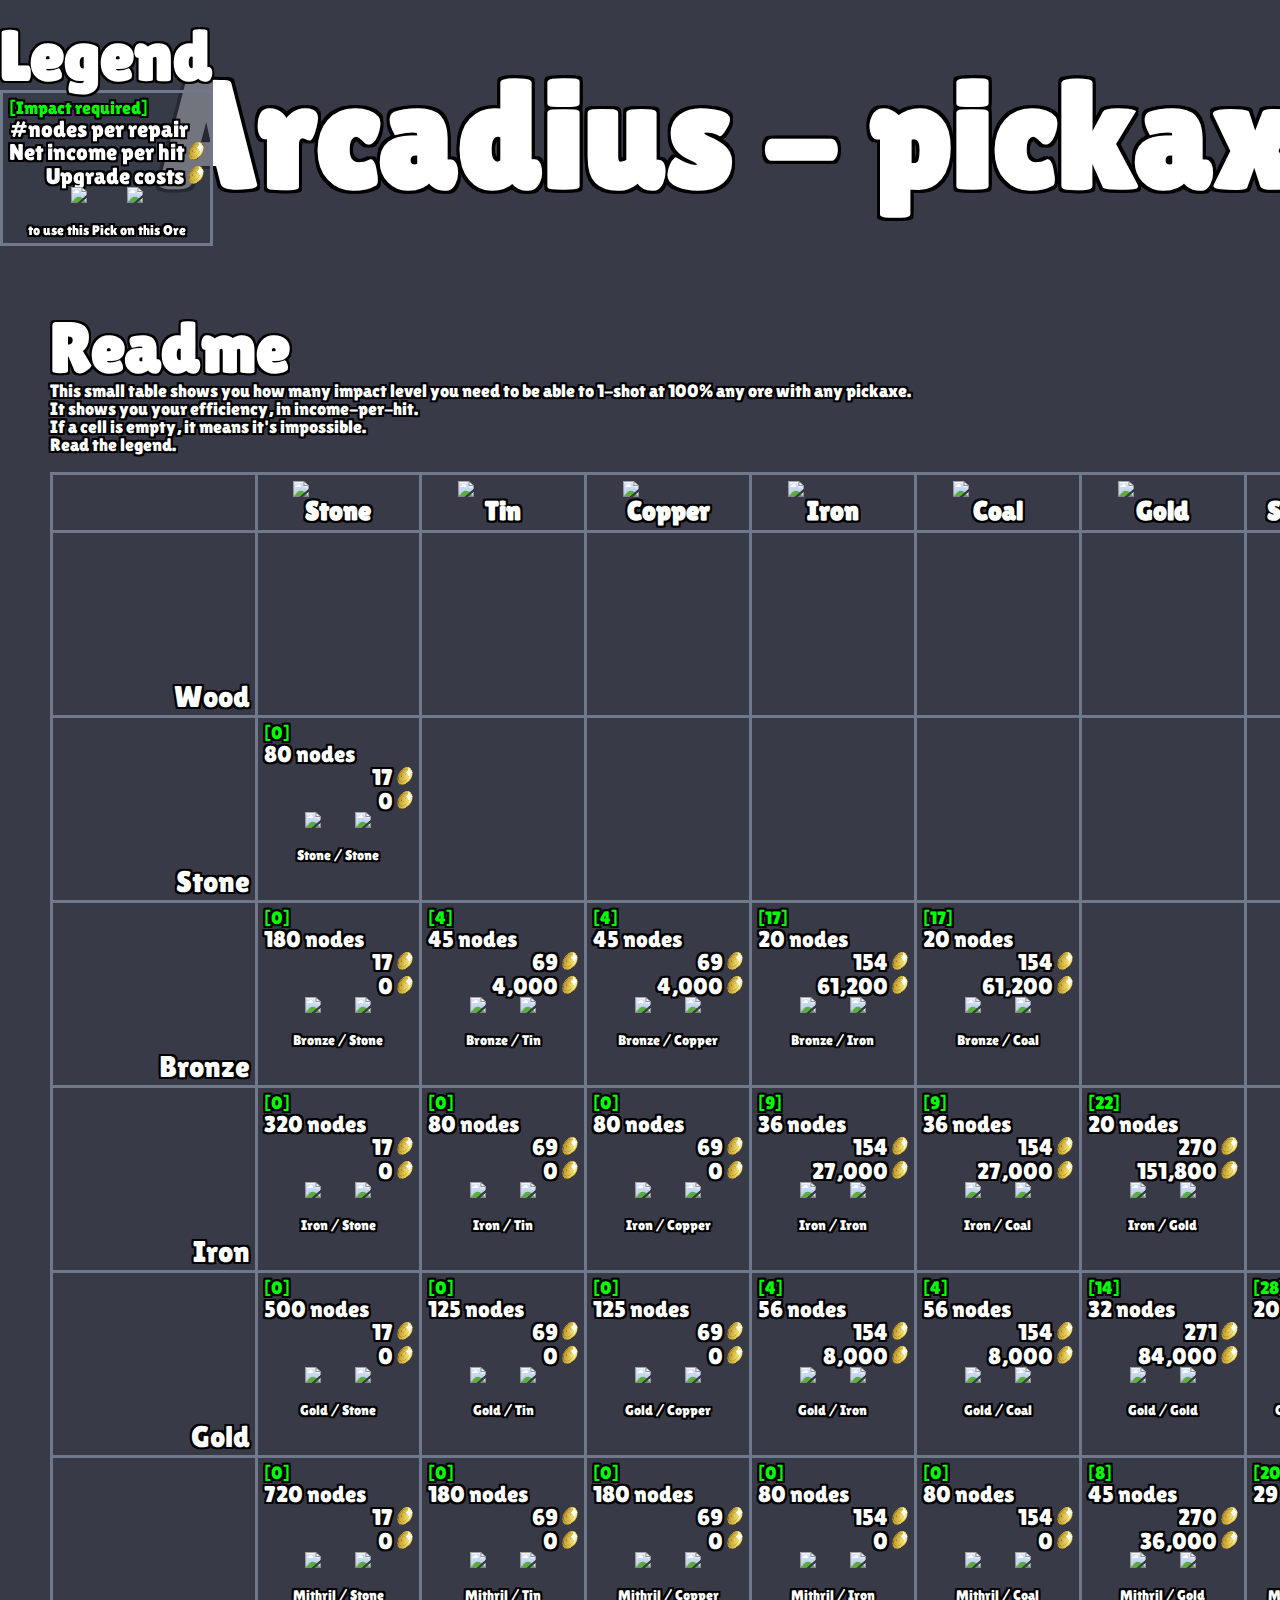
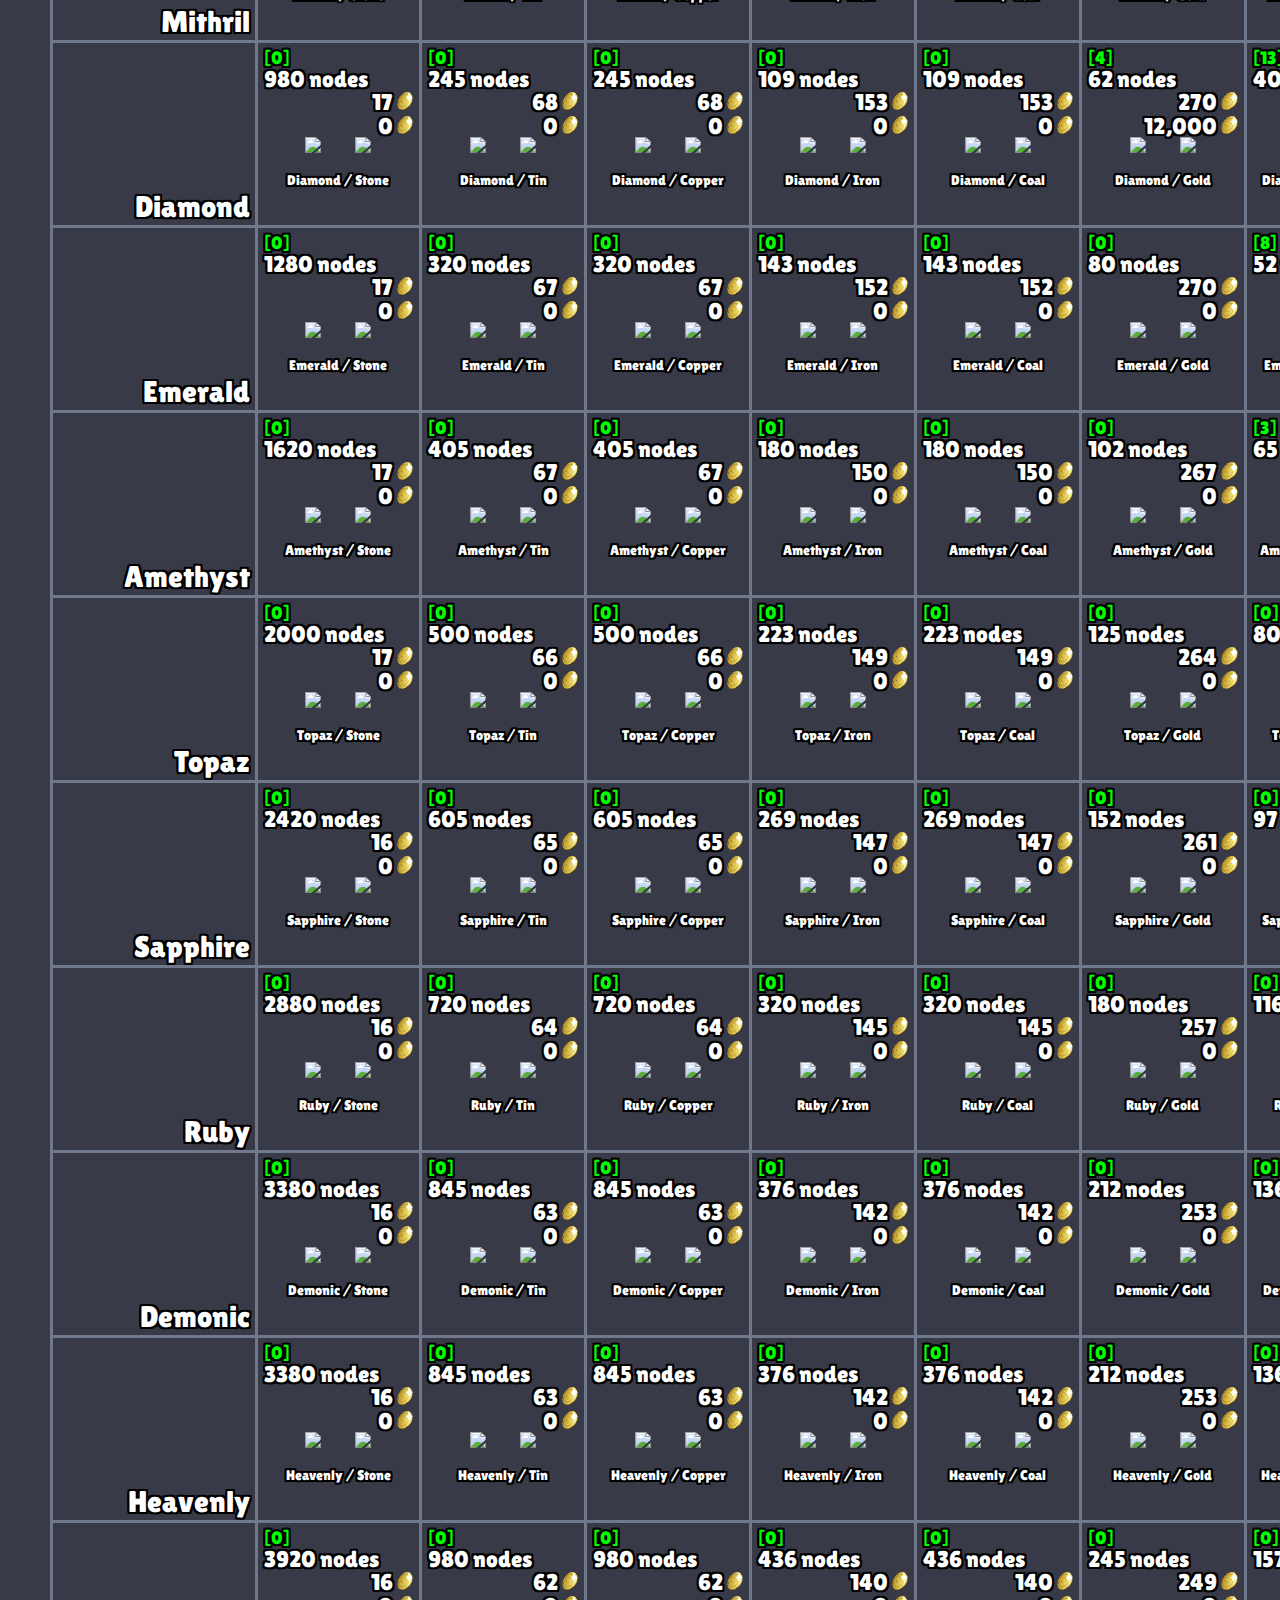
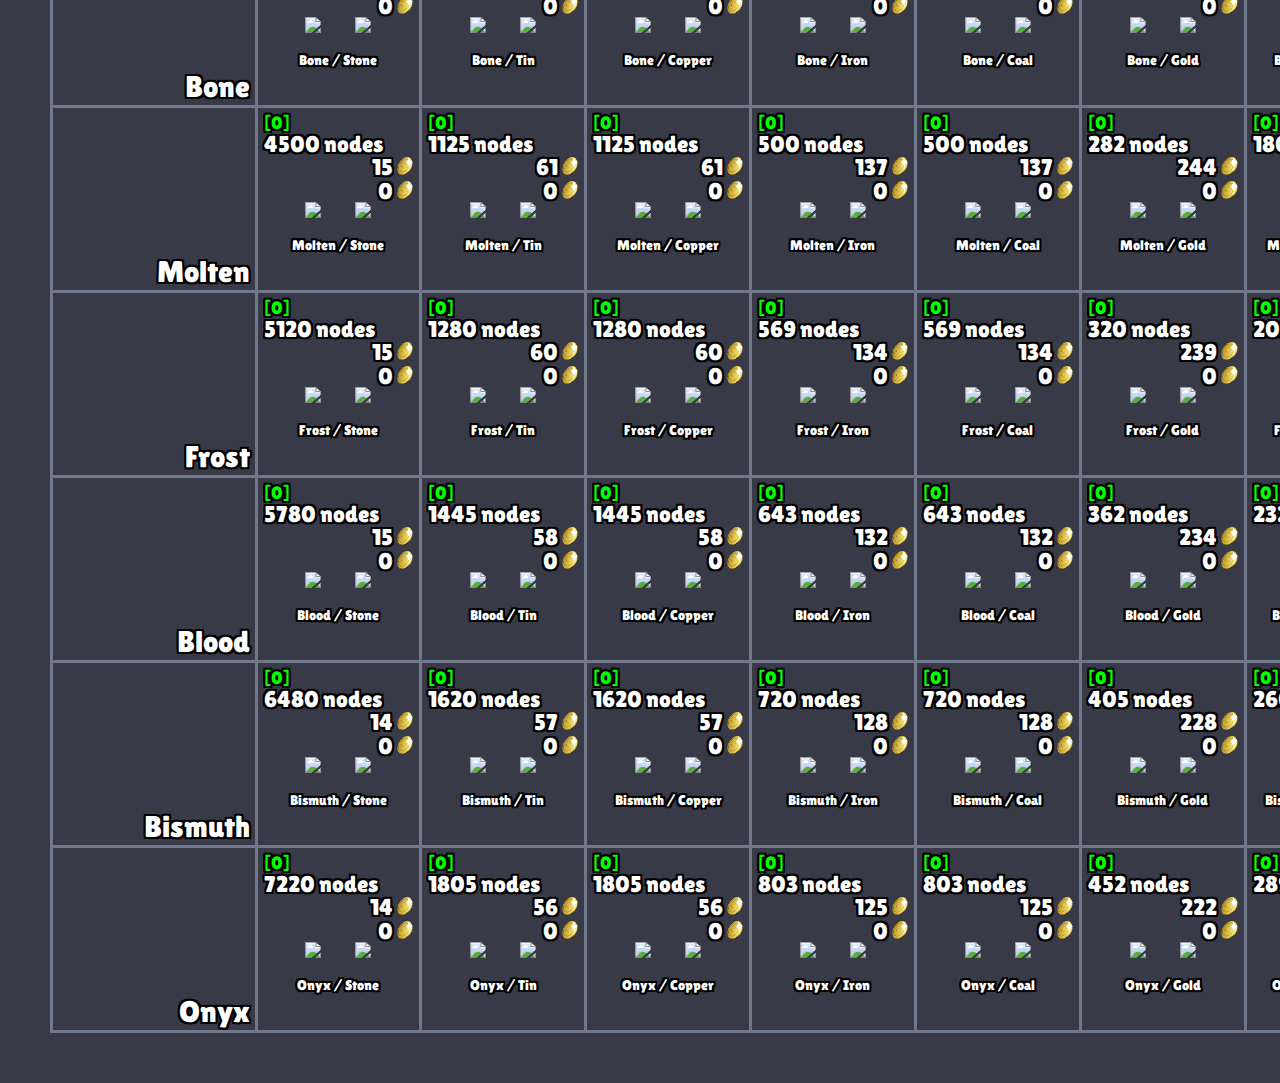
==== visual-pick-and-ore-sweetspot/index.htm @ 71b9219c "Add files via upload" ====
<!DOCTYPE html>
<html>
	<head>
		<meta charset="UTF-8" />
		<title>Calculating the sweetspot for max earning per pickaxe</title>
		<link rel="stylesheet" media="screen, print" href="./reset.css" />
		<link rel="stylesheet" media="screen, print" href="./style.css" />
	</head>
	<body>
		<h1>Arcadius - pickaxe and ore sweetspot for maximum income</h1>
		<p>
			<br/>
			<br/>
			<br/>
			<br/>
		</p>
		<h2>Readme</h2>
		<p>
			This small table shows you how many impact level you need to be able to 1-shot at 100% any ore with any pickaxe.
			<br />
			It shows you your efficiency, in income-per-hit. <br />If a cell is empty, it means it's impossible.
			<br />
			Read the legend.
			<br /> 
		</p>
		<table id="t">
			<caption>
			</caption>
		</table>

		<div id="legend">
		<h2>Legend</h2>
		<table>
			<tr>
				<td>
					<span class="info_impact">[Impact required]</span>
					<span class="nodes">#nodes per repair</span>
					<span class="eff_factor">Net income per hit <img src="../img/coin.png" class="coin" />
					</span>
					<span class="investment">Upgrade costs <img src="../img/coin.png" class="coin"/></span>
					<span class="img_container">
						<img src="../img/tools/pickaxes/pick_Demonic-2022-05.png" class="illustration"/>
						<span class="spacer">space</span>
						<img src="../img/items/ores/ore_Demonic-2022-05.png" class="illustration"/>
					</span>
					<br>
					<span class="legend">to use this Pick on this Ore</span>
				</td>
			</tr>
		</table>
		</div>


		<script type="text/javascript" src="../global_data.js"></script>
		<script type="text/javascript" src="./script.js"></script>
	</body>
</html>
---- visual-pick-and-ore-sweetspot/style.css ----
/* lilita-one-regular - latin */
@font-face {
	font-family:'Lilita One';
	font-style:normal;
	font-weight:400;
	src:url('../fonts/lilita-one-v11-latin-regular.eot'); /* IE9 Compat Modes */
	src:local(''),
		url('../fonts/lilita-one-v11-latin-regular.eot?#iefix') format('embedded-opentype'), /* IE6-IE8 */
		url('../fonts/lilita-one-v11-latin-regular.woff2') format('woff2'), /* Super Modern Browsers */
		url('../fonts/lilita-one-v11-latin-regular.woff') format('woff'), /* Modern Browsers */
		url('../fonts/lilita-one-v11-latin-regular.ttf') format('truetype'), /* Safari, Android, iOS */
		url('../fonts/lilita-one-v11-latin-regular.svg#LilitaOne') format('svg'); /* Legacy iOS */
}


body{
	font-family:'Lilita One', Helvetica, Arial, sans-serif;
	background-color:#383B47;
	padding:50px;
	font-size:18px;
	width: 4000px;
	color: white;
	text-shadow:2px 2px #000000, 2px 0px #000000, 2px -2px #000000, 0px 2px #000000, 0px -2px #000000, -2px 2px #000000, -2px 0px #000000, -2px -2px #000000;
}

h1{
	font-family:'Lilita One', cursive;
	color:#ffffff;
	text-align:center;
	padding:10px;
	font-size:150px;
	text-shadow:3px 3px #000000, 3px 0px #000000, 3px -3px #000000, 0px 3px #000000, 0px -3px #000000, -3px 3px #000000, -3px 0px #000000, -3px -3px #000000;
}

#legend{
	position: fixed;
	top: 0px;
	left: 0px;
	background-color:rgba(56,59,71,0.7);
}

h2{
	font-size: 70px;
	margin-top: 20px;
}

th, td{
	border:3px solid #70788c;
	border-bottom-left-radius: 15px 255px;
	border-bottom-right-radius: 225px 15px;
	border-top-left-radius: 255px 15px;
	border-top-right-radius: 15px 225px;
	padding :6px;
}
th{
	font-size: 27px;
	text-align: center;
	width: 150px;
}
.row_col_pic{
	display: block;
	width:90px;
	margin: auto;
}
.row_col_title{
	display : block;
}
.illustration{
	width: 48px;
}
.img_container, .legend
{
	font-size: 14px;
	text-align: center;
}
.heading_cell span{
	position: absolute;
      bottom: 3px;
      right: 5px;
     font-size: 30px;
 }
td span{
	display : block;
}

.impossible{
	display:none;
}

.coin{
	height: 18px;
}

.info_impact{
	color: #00ff00;
}
.income{

}
.income_neg{
	color: red;
}
.nodes{
	font-size: 130%;
}
.eff_factor, .eff_factor_neg{
	text-align: right;
	font-size: 130%;
}
.eff_factor_neg{
	color: #FF0000;
}
.investment{
	text-align: right;
	font-size: 130%;
}

.spacer{
	display: inline !important;
	opacity: 0;
}
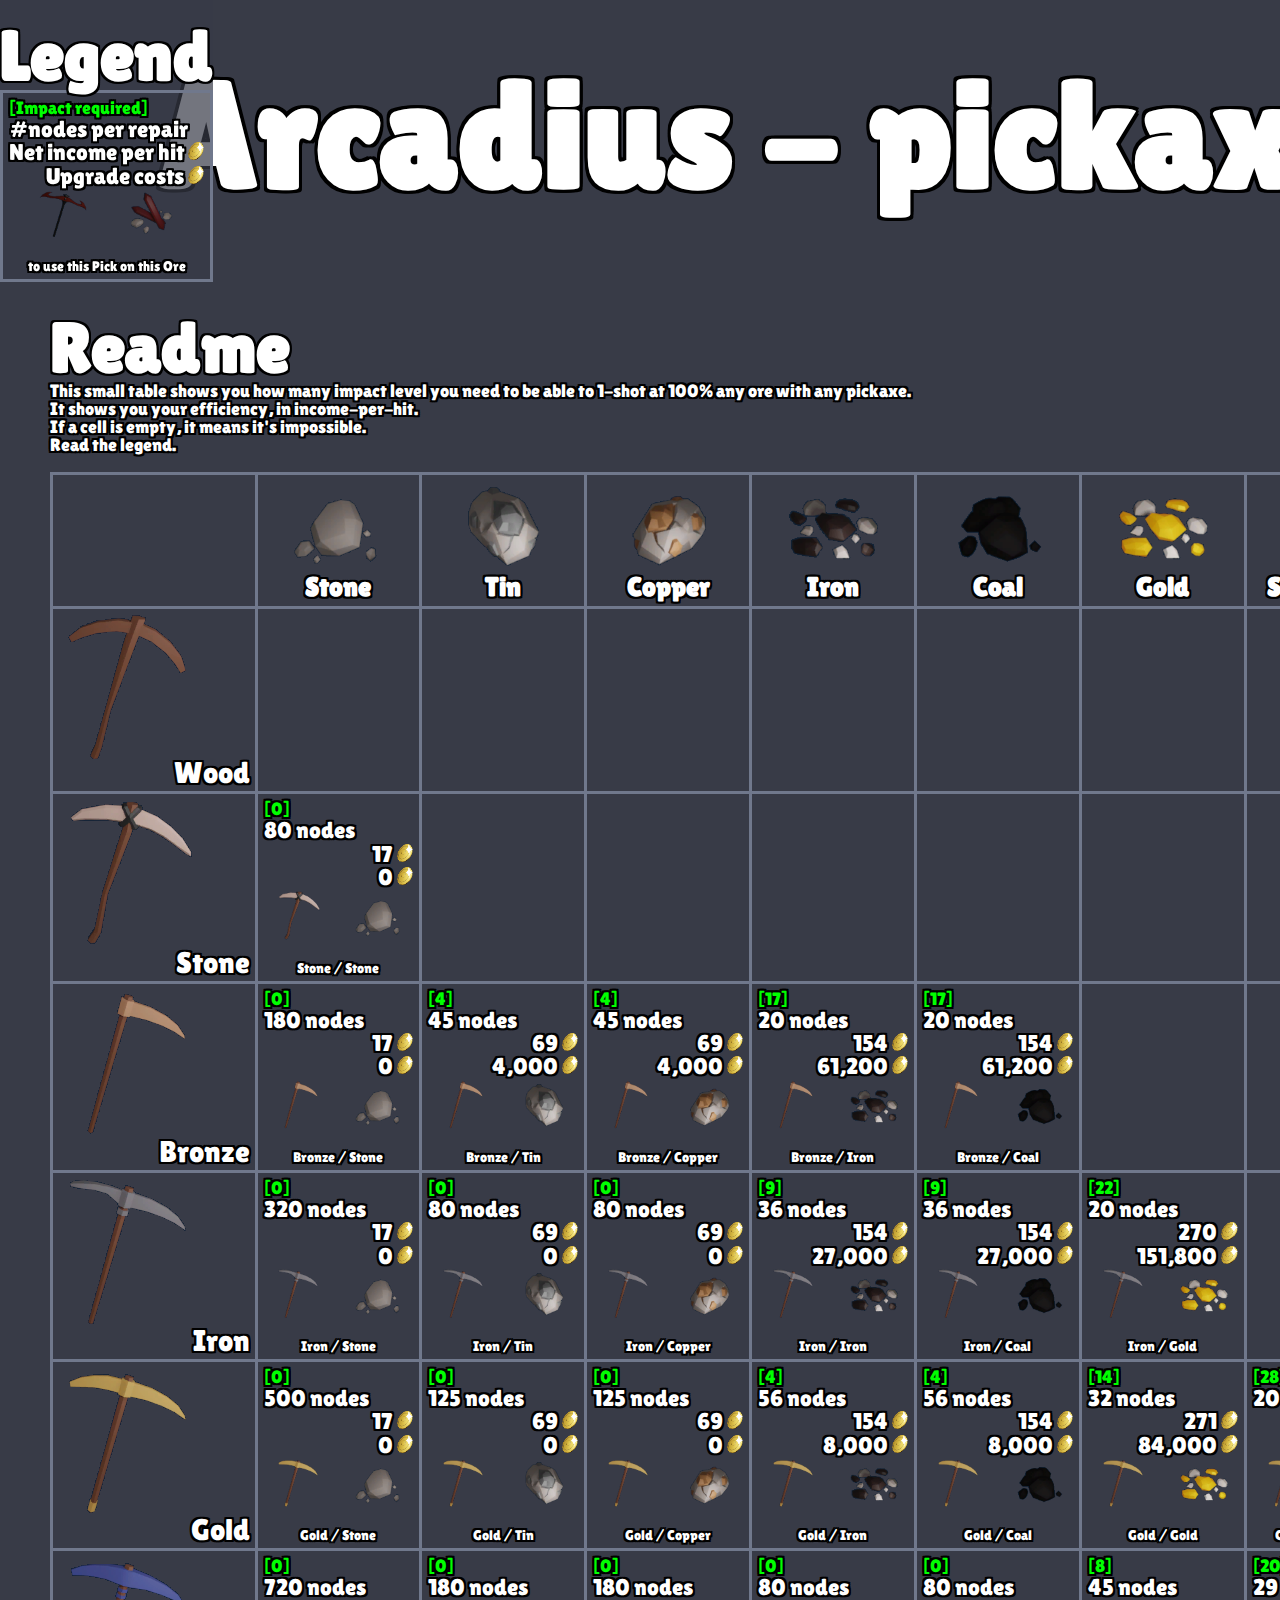
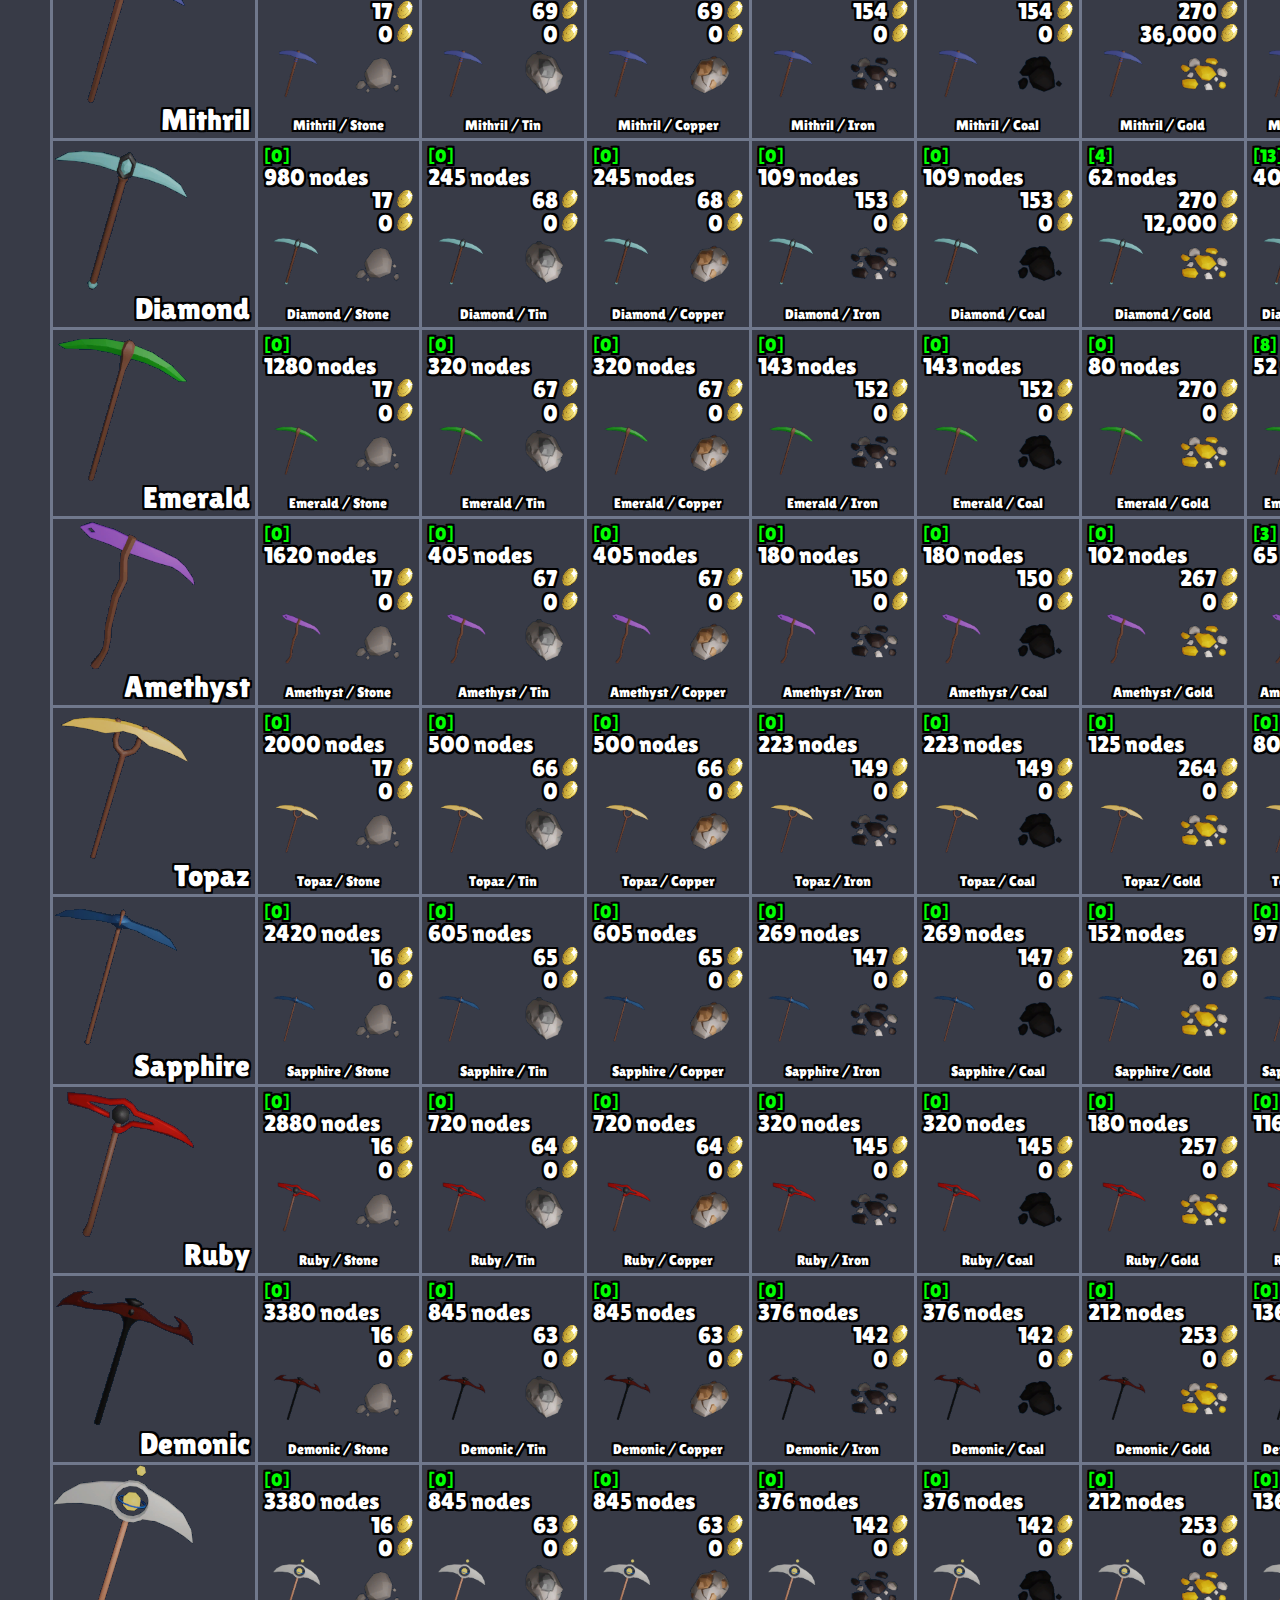
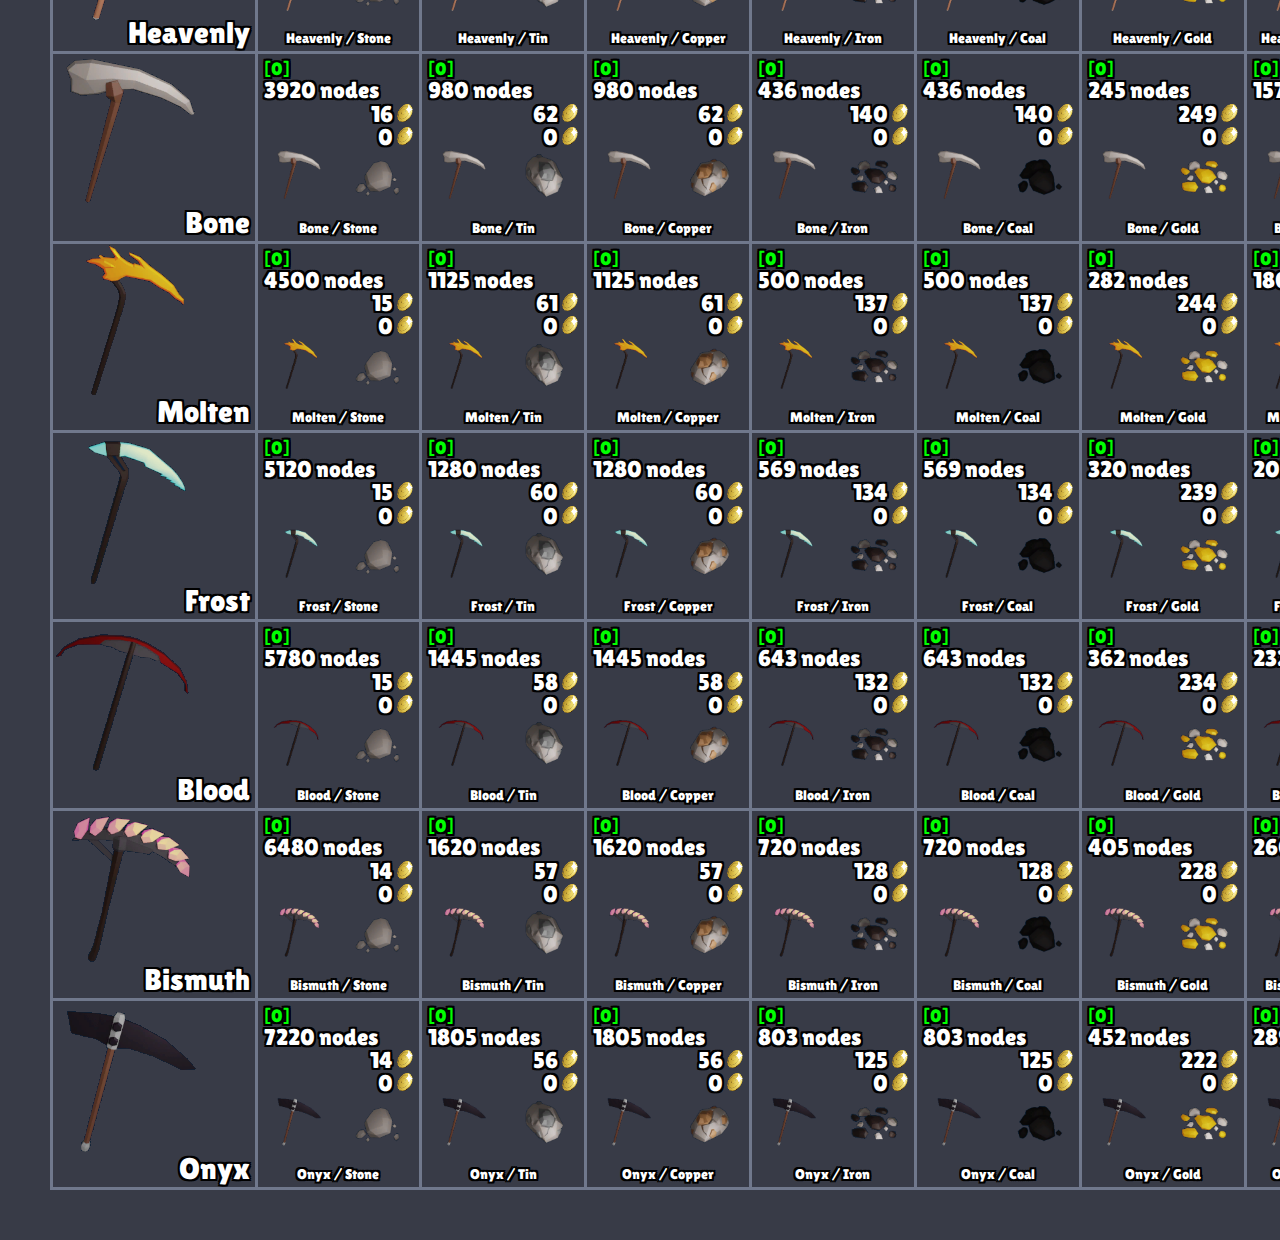
==== commit 8015a47c: "Add files via upload" ====
--- a/visual-pick-and-ore-sweetspot/index.htm
+++ b/visual-pick-and-ore-sweetspot/index.htm
@@ -39,9 +39,9 @@
 					</span>
 					<span class="investment">Upgrade costs <img src="../img/coin.png" class="coin"/></span>
 					<span class="img_container">
-						<img src="../img/tools/pickaxes/pick_Demonic-2022-05.png" class="illustration"/>
+						<img src="../img/tools/pickaxes/pick_demonic-2022-05.png" class="illustration"/>
 						<span class="spacer">space</span>
-						<img src="../img/items/ores/ore_Demonic-2022-05.png" class="illustration"/>
+						<img src="../img/items/ores/ore_demonic-2022-05.png" class="illustration"/>
 					</span>
 					<br>
 					<span class="legend">to use this Pick on this Ore</span>
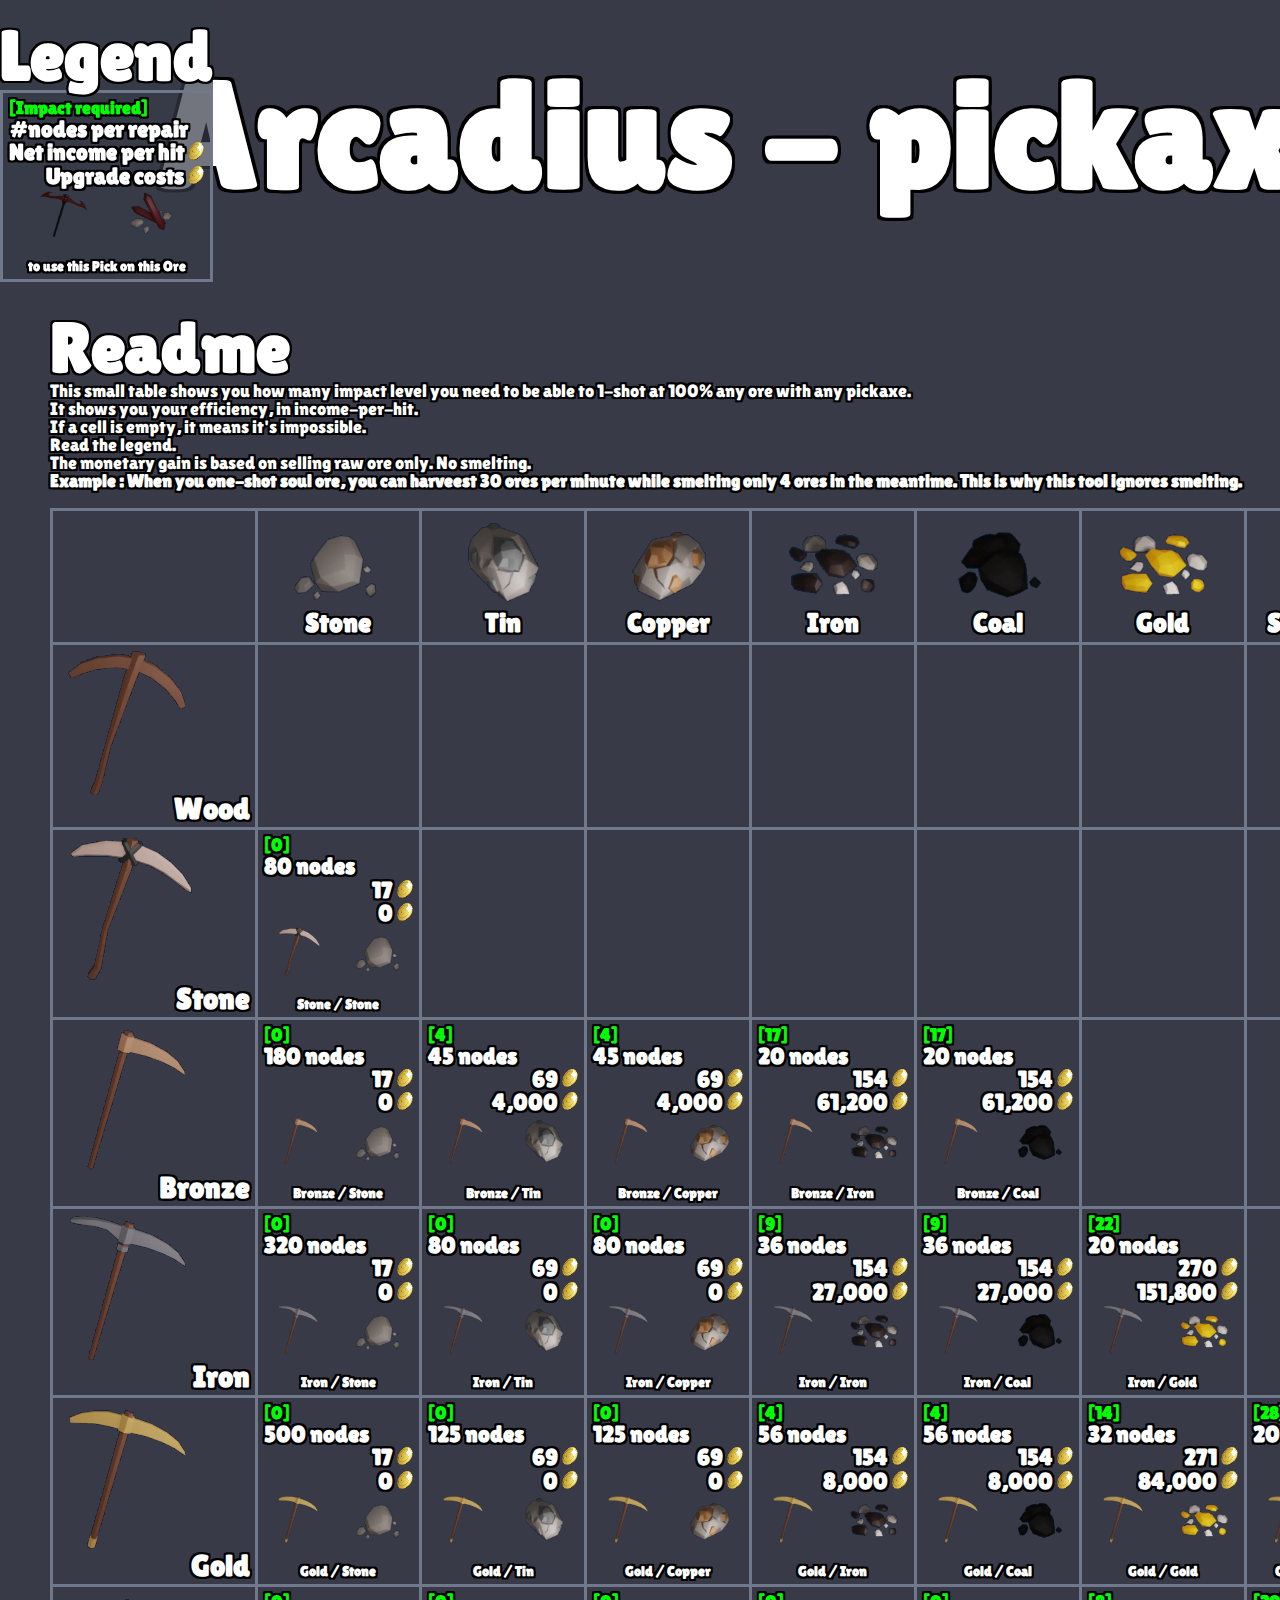
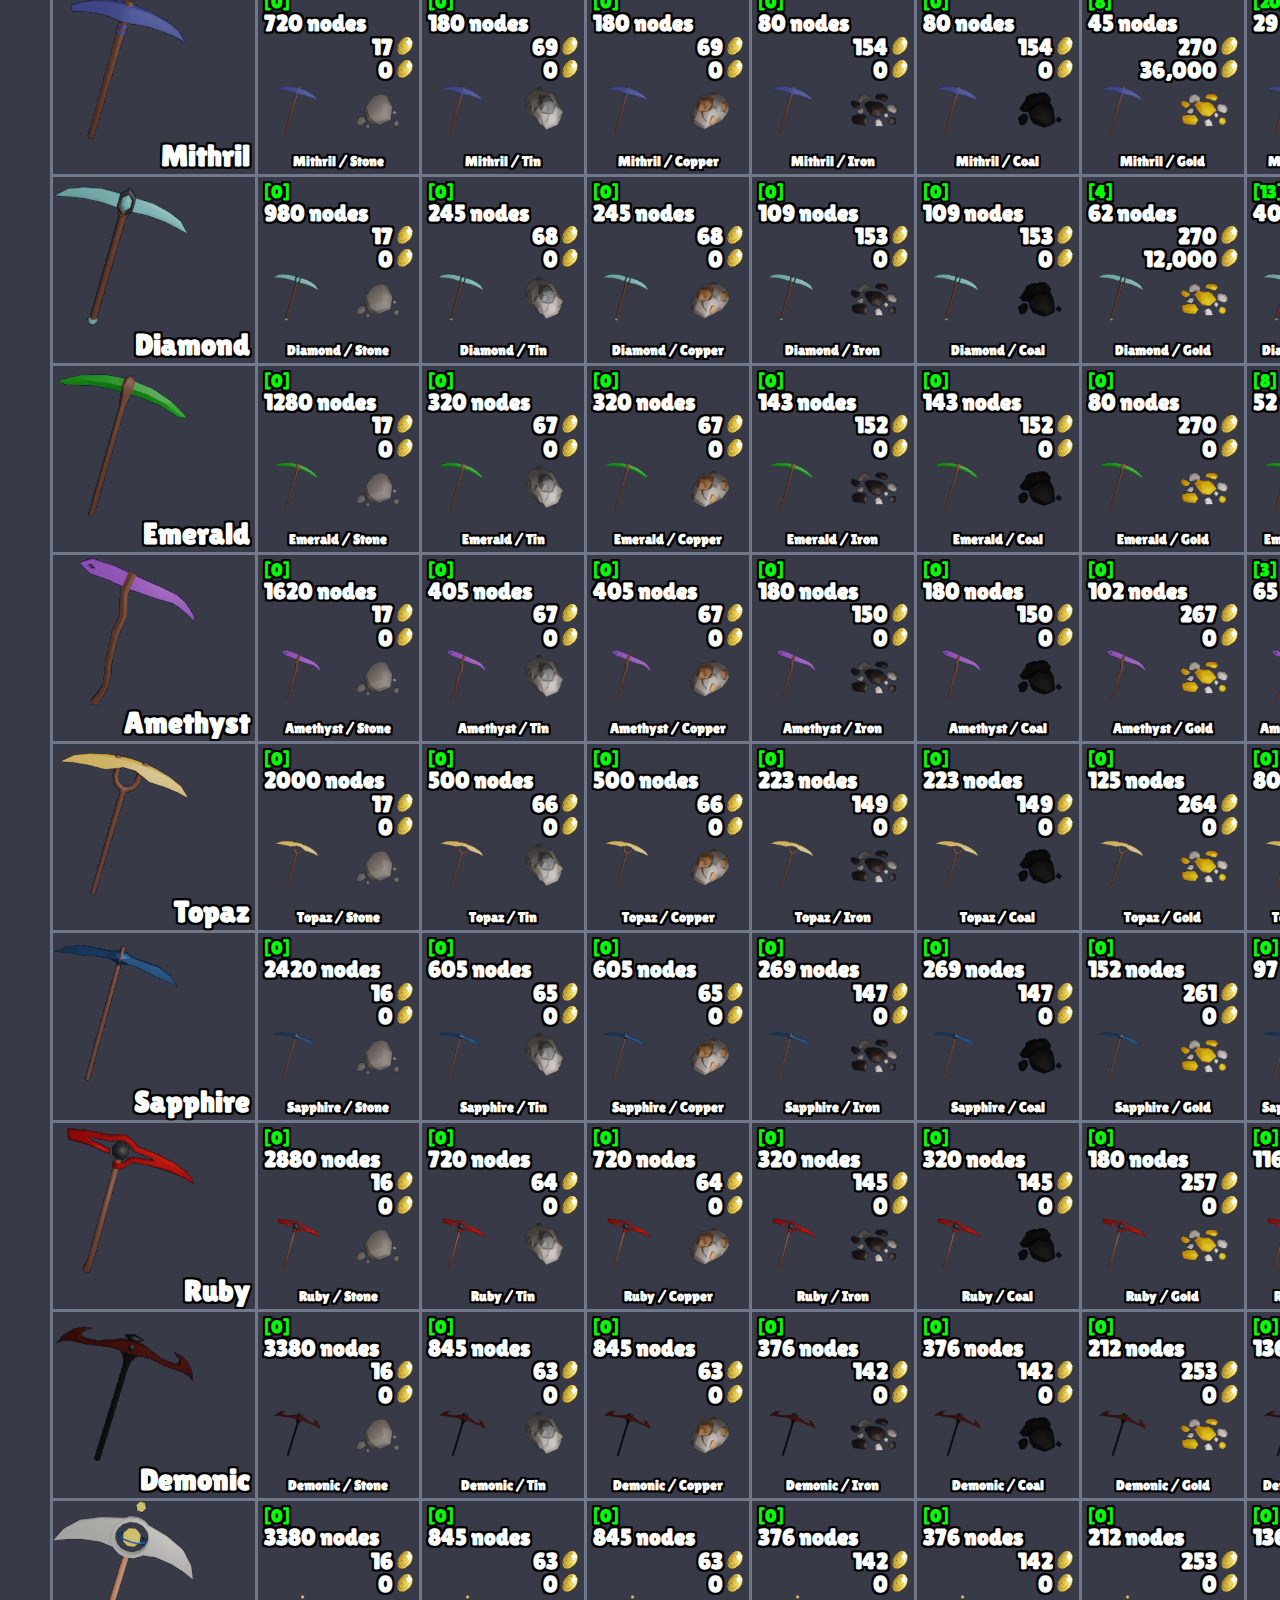
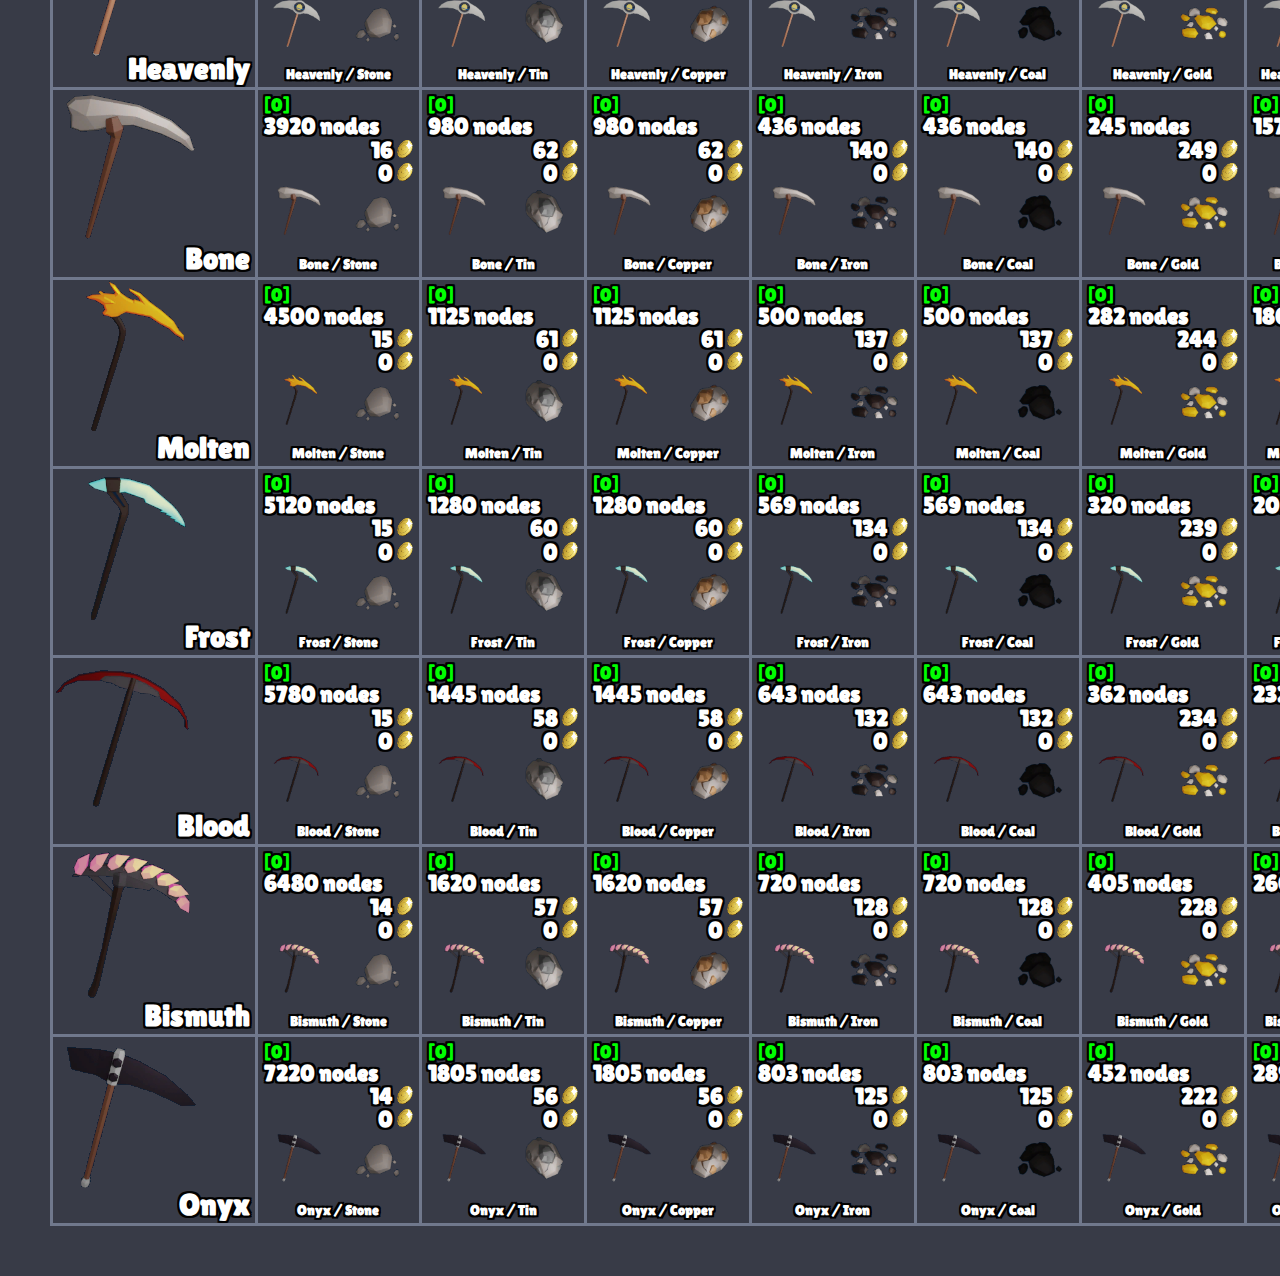
==== commit af34ed05: "Add files via upload" ====
--- a/visual-pick-and-ore-sweetspot/index.htm
+++ b/visual-pick-and-ore-sweetspot/index.htm
@@ -21,6 +21,9 @@
 			It shows you your efficiency, in income-per-hit. <br />If a cell is empty, it means it's impossible.
 			<br />
 			Read the legend.
+			<br />
+			The monetary gain is based on selling raw ore only. No smelting.<br />
+			<strong>Example :<strong> When you one-shot soul ore, you can harveest 30 ores per minute while smelting only 4 ores in the  meantime. This is why this tool ignores smelting.
 			<br /> 
 		</p>
 		<table id="t">
